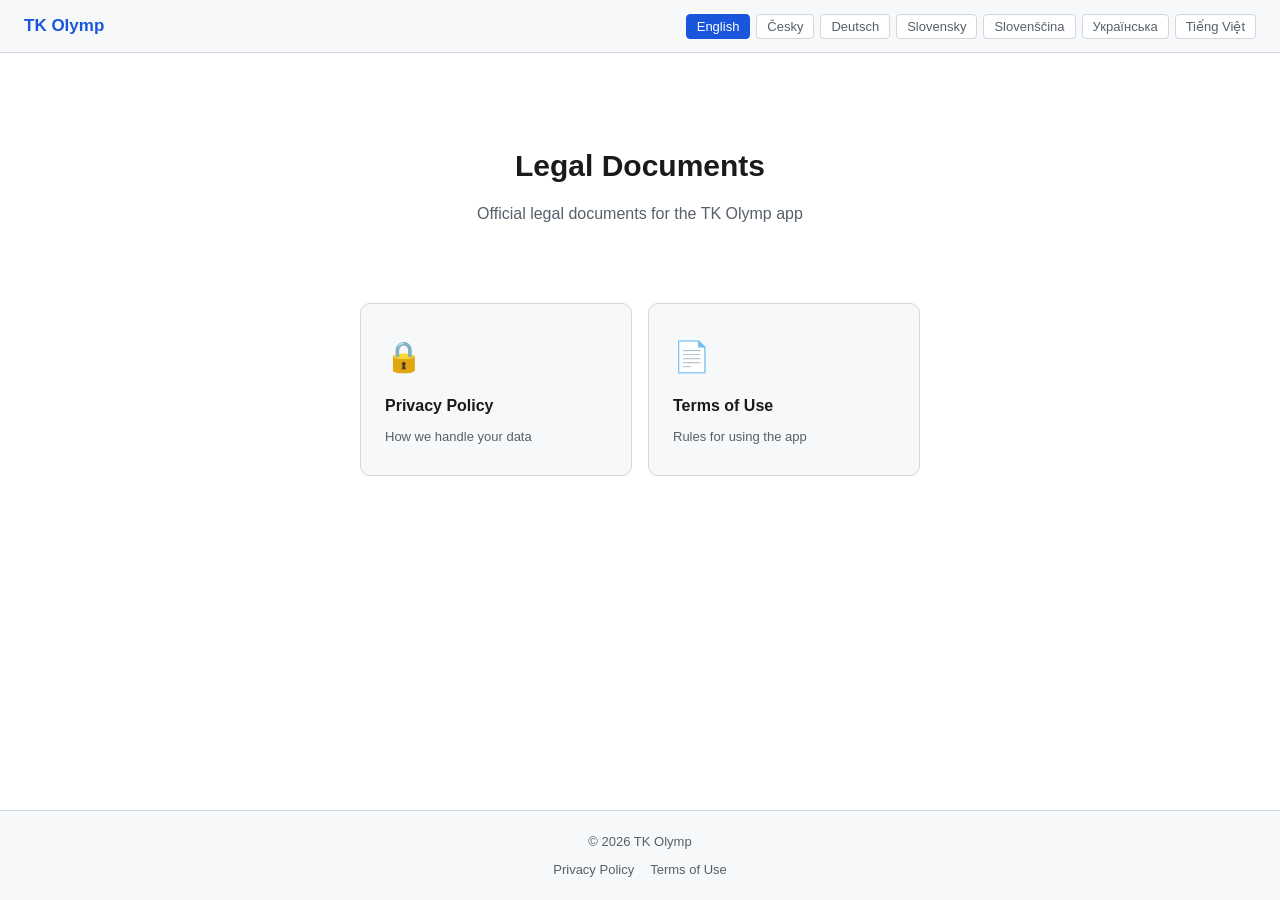
==== index.html @ d903c661 "Initial commit: privacy policy and terms of use in 7 languages Static GitHub Pages site with Privacy" ====
<!DOCTYPE html>
<html lang="en">
<head>
  <meta charset="UTF-8">
  <meta name="viewport" content="width=device-width, initial-scale=1.0">
  <title>TK Olymp – Legal Documents</title>
  <link rel="stylesheet" href="assets/style.css">
</head>
<body>
  <header>
    <a href="index.html" class="logo">TK Olymp</a>
    <div class="lang-switcher" id="langSwitcher"></div>
  </header>

  <main>
    <div class="hero">
      <h1 id="heroTitle">Legal Documents</h1>
      <p id="heroSubtitle">Official legal documents for the TK Olymp app</p>
    </div>
    <div class="doc-grid">
      <a href="privacy/" class="doc-card" id="privacyLink">
        <div class="card-icon">🔒</div>
        <div class="card-title" id="privacyTitle">Privacy Policy</div>
        <div class="card-desc" id="privacyDesc">How we handle your data</div>
      </a>
      <a href="terms/" class="doc-card" id="termsLink">
        <div class="card-icon">📄</div>
        <div class="card-title" id="termsTitle">Terms of Use</div>
        <div class="card-desc" id="termsDesc">Rules for using the app</div>
      </a>
    </div>
  </main>

  <footer>
    <div>© 2026 TK Olymp</div>
    <div class="footer-links">
      <a href="privacy/" id="footerPrivacy">Privacy Policy</a>
      <a href="terms/" id="footerTerms">Terms of Use</a>
    </div>
  </footer>

  <script>
  const LANGS = {
    en: { name: "English", heroTitle: "Legal Documents", heroSubtitle: "Official legal documents for the TK Olymp app", privacyTitle: "Privacy Policy", privacyDesc: "How we handle your data", termsTitle: "Terms of Use", termsDesc: "Rules for using the app" },
    cs: { name: "Česky",   heroTitle: "Právní dokumenty", heroSubtitle: "Oficiální právní dokumenty aplikace TK Olymp", privacyTitle: "Zásady ochrany osobních údajů", privacyDesc: "Jak nakládáme s vašimi daty", termsTitle: "Podmínky používání", termsDesc: "Pravidla používání aplikace" },
    de: { name: "Deutsch", heroTitle: "Rechtsdokumente", heroSubtitle: "Offizielle Rechtsdokumente der TK-Olymp-App", privacyTitle: "Datenschutzrichtlinie", privacyDesc: "Wie wir mit Ihren Daten umgehen", termsTitle: "Nutzungsbedingungen", termsDesc: "Regeln für die Nutzung der App" },
    sk: { name: "Slovensky", heroTitle: "Právne dokumenty", heroSubtitle: "Oficiálne právne dokumenty aplikácie TK Olymp", privacyTitle: "Zásady ochrany osobných údajov", privacyDesc: "Ako nakladáme s vašimi údajmi", termsTitle: "Podmienky používania", termsDesc: "Pravidlá používania aplikácie" },
    sl: { name: "Slovenščina", heroTitle: "Pravni dokumenti", heroSubtitle: "Uradni pravni dokumenti aplikacije TK Olymp", privacyTitle: "Politika zasebnosti", privacyDesc: "Kako ravnamo z vašimi podatki", termsTitle: "Pogoji uporabe", termsDesc: "Pravila za uporabo aplikacije" },
    uk: { name: "Українська", heroTitle: "Правові документи", heroSubtitle: "Офіційні правові документи додатку TK Olymp", privacyTitle: "Політика конфіденційності", privacyDesc: "Як ми обробляємо ваші дані", termsTitle: "Умови використання", termsDesc: "Правила використання додатку" },
    vi: { name: "Tiếng Việt", heroTitle: "Tài liệu pháp lý", heroSubtitle: "Tài liệu pháp lý chính thức của ứng dụng TK Olymp", privacyTitle: "Chính sách bảo mật", privacyDesc: "Cách chúng tôi xử lý dữ liệu của bạn", termsTitle: "Điều khoản sử dụng", termsDesc: "Quy tắc sử dụng ứng dụng" },
  };

  function detectLang() {
    const p = new URLSearchParams(window.location.search).get('lang');
    if (p && LANGS[p]) return p;
    const stored = localStorage.getItem('tkolymp-lang');
    if (stored && LANGS[stored]) return stored;
    const bl = (navigator.language || 'en').split('-')[0];
    // map "ua" browser codes to "uk"
    const mapped = bl === 'ua' ? 'uk' : bl;
    return LANGS[mapped] ? mapped : 'en';
  }

  function applyLang(lang) {
    localStorage.setItem('tkolymp-lang', lang);
    const L = LANGS[lang];
    document.getElementById('heroTitle').textContent = L.heroTitle;
    document.getElementById('heroSubtitle').textContent = L.heroSubtitle;
    document.getElementById('privacyTitle').textContent = L.privacyTitle;
    document.getElementById('privacyDesc').textContent = L.privacyDesc;
    document.getElementById('termsTitle').textContent = L.termsTitle;
    document.getElementById('termsDesc').textContent = L.termsDesc;
    document.getElementById('footerPrivacy').textContent = L.privacyTitle;
    document.getElementById('footerTerms').textContent = L.termsTitle;
    document.getElementById('privacyLink').href = `privacy/?lang=${lang}`;
    document.getElementById('termsLink').href = `terms/?lang=${lang}`;
    document.getElementById('footerPrivacy').href = `privacy/?lang=${lang}`;
    document.getElementById('footerTerms').href = `terms/?lang=${lang}`;
    document.title = `TK Olymp – ${L.heroTitle}`;
    document.querySelectorAll('.lang-btn').forEach(b => b.classList.toggle('active', b.dataset.lang === lang));
    const url = new URL(window.location);
    url.searchParams.set('lang', lang);
    history.replaceState({}, '', url);
  }

  const switcher = document.getElementById('langSwitcher');
  Object.entries(LANGS).forEach(([code, data]) => {
    const btn = document.createElement('button');
    btn.className = 'lang-btn';
    btn.dataset.lang = code;
    btn.textContent = data.name;
    btn.onclick = () => applyLang(code);
    switcher.appendChild(btn);
  });

  applyLang(detectLang());
  </script>
</body>
</html>
---- assets/style.css ----
:root {
  --bg: #ffffff;
  --surface: #f6f8fa;
  --text: #1a1a1a;
  --text-secondary: #57606a;
  --accent: #1a56db;
  --border: #d0d7de;
  --max-width: 820px;
  --font: -apple-system, BlinkMacSystemFont, "Segoe UI", Roboto, sans-serif;
}

* { box-sizing: border-box; margin: 0; padding: 0; }

body {
  font-family: var(--font);
  font-size: 16px;
  line-height: 1.65;
  color: var(--text);
  background: var(--bg);
  min-height: 100vh;
  display: flex;
  flex-direction: column;
}

a { color: var(--accent); }

/* Header */
header {
  background: var(--surface);
  border-bottom: 1px solid var(--border);
  padding: 12px 24px;
  display: flex;
  align-items: center;
  justify-content: space-between;
  gap: 16px;
  flex-wrap: wrap;
  position: sticky;
  top: 0;
  z-index: 10;
}

.logo {
  font-size: 17px;
  font-weight: 700;
  color: var(--accent);
  text-decoration: none;
  white-space: nowrap;
}

.lang-switcher {
  display: flex;
  gap: 6px;
  flex-wrap: wrap;
}

.lang-btn {
  padding: 4px 10px;
  border: 1px solid var(--border);
  border-radius: 4px;
  background: var(--bg);
  cursor: pointer;
  font-size: 13px;
  color: var(--text-secondary);
  transition: background 0.12s, color 0.12s, border-color 0.12s;
  font-family: var(--font);
}

.lang-btn:hover { border-color: var(--accent); color: var(--accent); }

.lang-btn.active {
  background: var(--accent);
  color: #fff;
  border-color: var(--accent);
}

/* Main content */
main {
  flex: 1;
  max-width: var(--max-width);
  margin: 0 auto;
  padding: 40px 24px 60px;
  width: 100%;
}

/* Index page */
.hero {
  text-align: center;
  padding: 48px 0 40px;
}

.hero h1 {
  font-size: 30px;
  font-weight: 700;
  margin-bottom: 10px;
}

.hero p {
  color: var(--text-secondary);
  font-size: 16px;
}

.doc-grid {
  display: grid;
  grid-template-columns: 1fr 1fr;
  gap: 16px;
  max-width: 560px;
  margin: 36px auto 0;
}

.doc-card {
  display: block;
  padding: 28px 24px;
  background: var(--surface);
  border: 1px solid var(--border);
  border-radius: 10px;
  text-decoration: none;
  color: var(--text);
  transition: border-color 0.15s, box-shadow 0.15s;
}

.doc-card:hover {
  border-color: var(--accent);
  box-shadow: 0 2px 12px rgba(26, 86, 219, 0.1);
}

.card-icon { font-size: 30px; margin-bottom: 12px; }
.card-title { font-size: 16px; font-weight: 600; margin-bottom: 6px; }
.card-desc { font-size: 13px; color: var(--text-secondary); }

/* Legal document */
.doc-header { margin-bottom: 32px; }
.doc-page-title { font-size: 26px; font-weight: 700; margin-bottom: 6px; }

.breadcrumb {
  font-size: 13px;
  color: var(--text-secondary);
  margin-bottom: 16px;
}

.breadcrumb a { color: var(--text-secondary); text-decoration: none; }
.breadcrumb a:hover { color: var(--accent); }

.effective-date {
  font-size: 13px;
  color: var(--text-secondary);
  margin-top: 6px;
}

.summary-box {
  background: var(--surface);
  border-left: 3px solid var(--accent);
  padding: 16px 20px;
  border-radius: 0 8px 8px 0;
  margin: 24px 0 36px;
}

.summary-box .summary-title {
  font-size: 14px;
  font-weight: 600;
  margin-bottom: 6px;
  color: var(--text);
}

.summary-box .summary-text {
  font-size: 14px;
  color: var(--text-secondary);
}

.doc-section { margin-bottom: 28px; }

.section-title {
  font-size: 17px;
  font-weight: 600;
  margin-bottom: 10px;
  color: var(--text);
}

.section-body {
  font-size: 15px;
  color: var(--text-secondary);
}

.section-body p { margin-bottom: 6px; }
.section-body p:last-child { margin-bottom: 0; }

.contact-box {
  background: var(--surface);
  border: 1px solid var(--border);
  border-radius: 8px;
  padding: 20px;
  margin-top: 36px;
}

.contact-box .section-title { margin-bottom: 8px; }

.technical-note {
  font-size: 12px;
  color: #999;
  margin-top: 28px;
  padding-top: 16px;
  border-top: 1px solid var(--border);
  line-height: 1.5;
}

/* Footer */
footer {
  text-align: center;
  padding: 20px 24px;
  font-size: 13px;
  color: var(--text-secondary);
  border-top: 1px solid var(--border);
  background: var(--surface);
}

footer a { color: var(--text-secondary); text-decoration: none; }
footer a:hover { color: var(--accent); }
.footer-links { display: flex; gap: 16px; justify-content: center; margin-top: 6px; }

@media (max-width: 500px) {
  .doc-grid { grid-template-columns: 1fr; }
  .doc-page-title { font-size: 22px; }
  main { padding: 28px 16px 48px; }
}
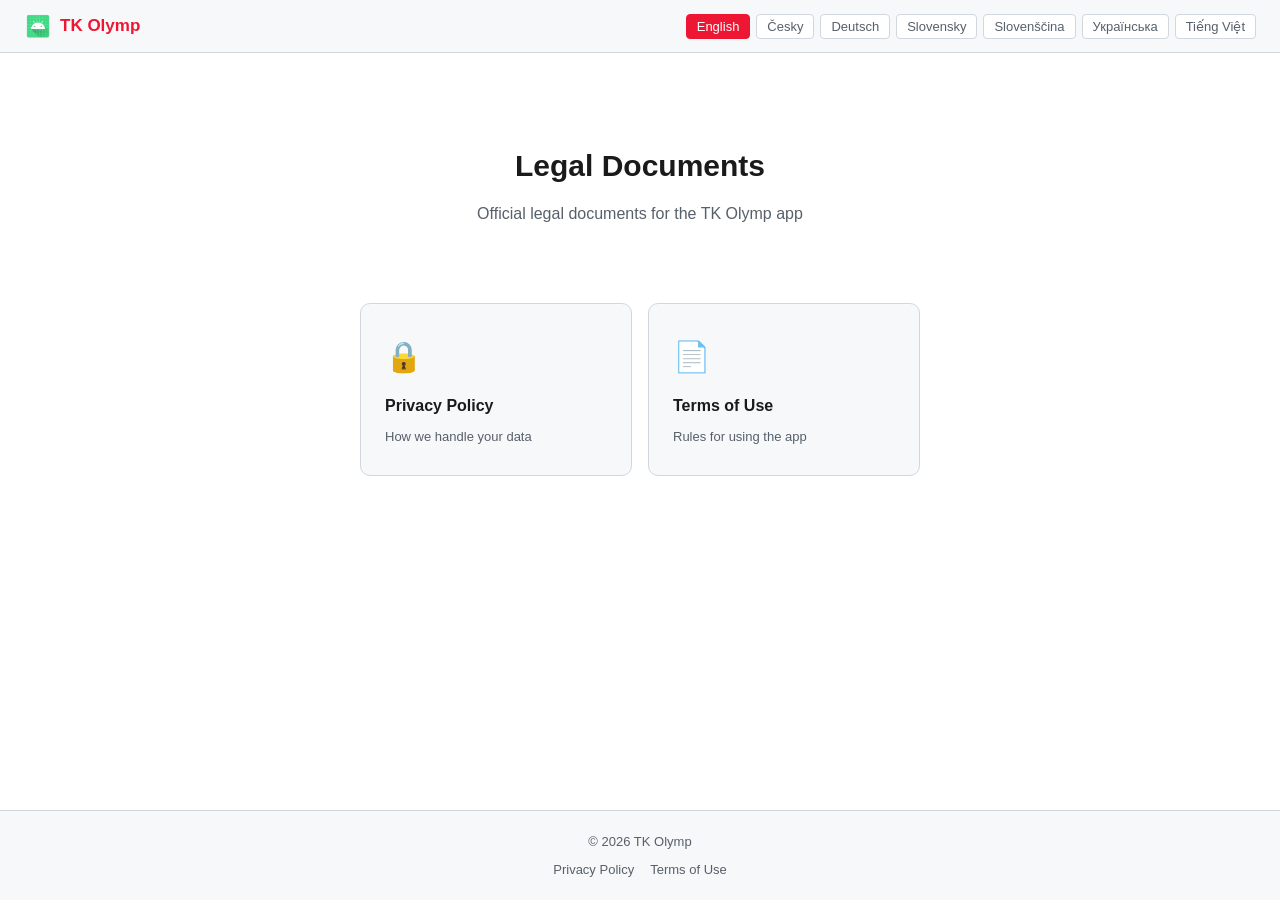
==== commit 5b3557fa: "feat: use app primary color, add app icon to header and favicon" ====
--- a/index.html
+++ b/index.html
@@ -5,10 +5,11 @@
   <meta name="viewport" content="width=device-width, initial-scale=1.0">
   <title>TK Olymp – Legal Documents</title>
   <link rel="stylesheet" href="assets/style.css">
+  <link rel="icon" href="assets/icon.png">
 </head>
 <body>
   <header>
-    <a href="index.html" class="logo">TK Olymp</a>
+    <a href="index.html" class="logo"><img src="assets/icon.png" class="site-icon" alt="">TK Olymp</a>
     <div class="lang-switcher" id="langSwitcher"></div>
   </header>
 
--- a/assets/style.css
+++ b/assets/style.css
@@ -3,7 +3,7 @@
   --surface: #f6f8fa;
   --text: #1a1a1a;
   --text-secondary: #57606a;
-  --accent: #1a56db;
+  --accent: #EE1733;
   --border: #d0d7de;
   --max-width: 820px;
   --font: -apple-system, BlinkMacSystemFont, "Segoe UI", Roboto, sans-serif;
@@ -40,11 +40,21 @@
 }
 
 .logo {
+  display: flex;
+  align-items: center;
+  gap: 8px;
   font-size: 17px;
   font-weight: 700;
   color: var(--accent);
   text-decoration: none;
   white-space: nowrap;
+}
+
+.site-icon {
+  width: 28px;
+  height: 28px;
+  border-radius: 6px;
+  flex-shrink: 0;
 }
 
 .lang-switcher {
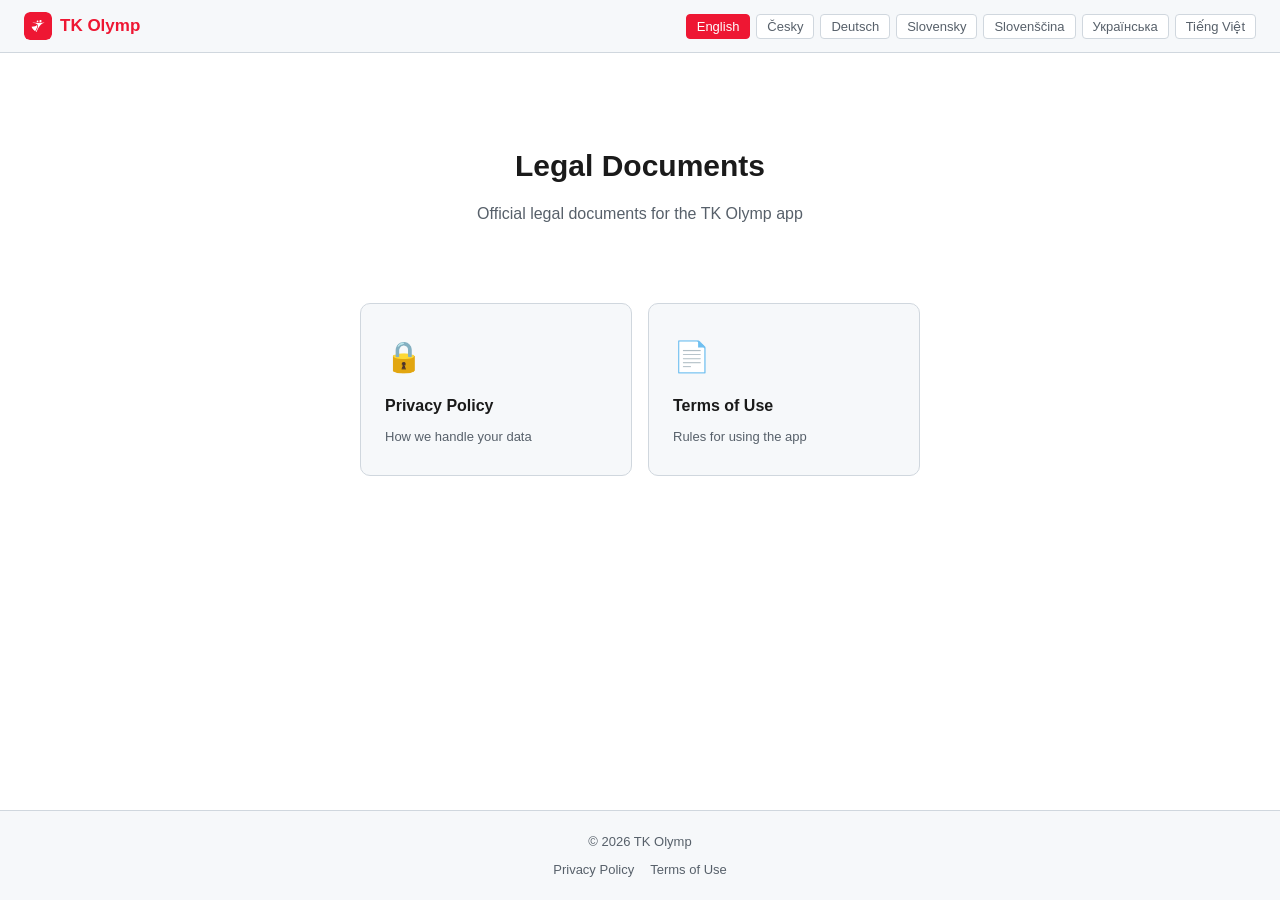
==== commit b4386ad1: "fix: replace placeholder PNG with SVG dancer couple icon" ====
--- a/index.html
+++ b/index.html
@@ -5,11 +5,11 @@
   <meta name="viewport" content="width=device-width, initial-scale=1.0">
   <title>TK Olymp – Legal Documents</title>
   <link rel="stylesheet" href="assets/style.css">
-  <link rel="icon" href="assets/icon.png">
+  <link rel="icon" href="assets/icon.svg">
 </head>
 <body>
   <header>
-    <a href="index.html" class="logo"><img src="assets/icon.png" class="site-icon" alt="">TK Olymp</a>
+    <a href="index.html" class="logo"><img src="assets/icon.svg" class="site-icon" alt="">TK Olymp</a>
     <div class="lang-switcher" id="langSwitcher"></div>
   </header>
 
